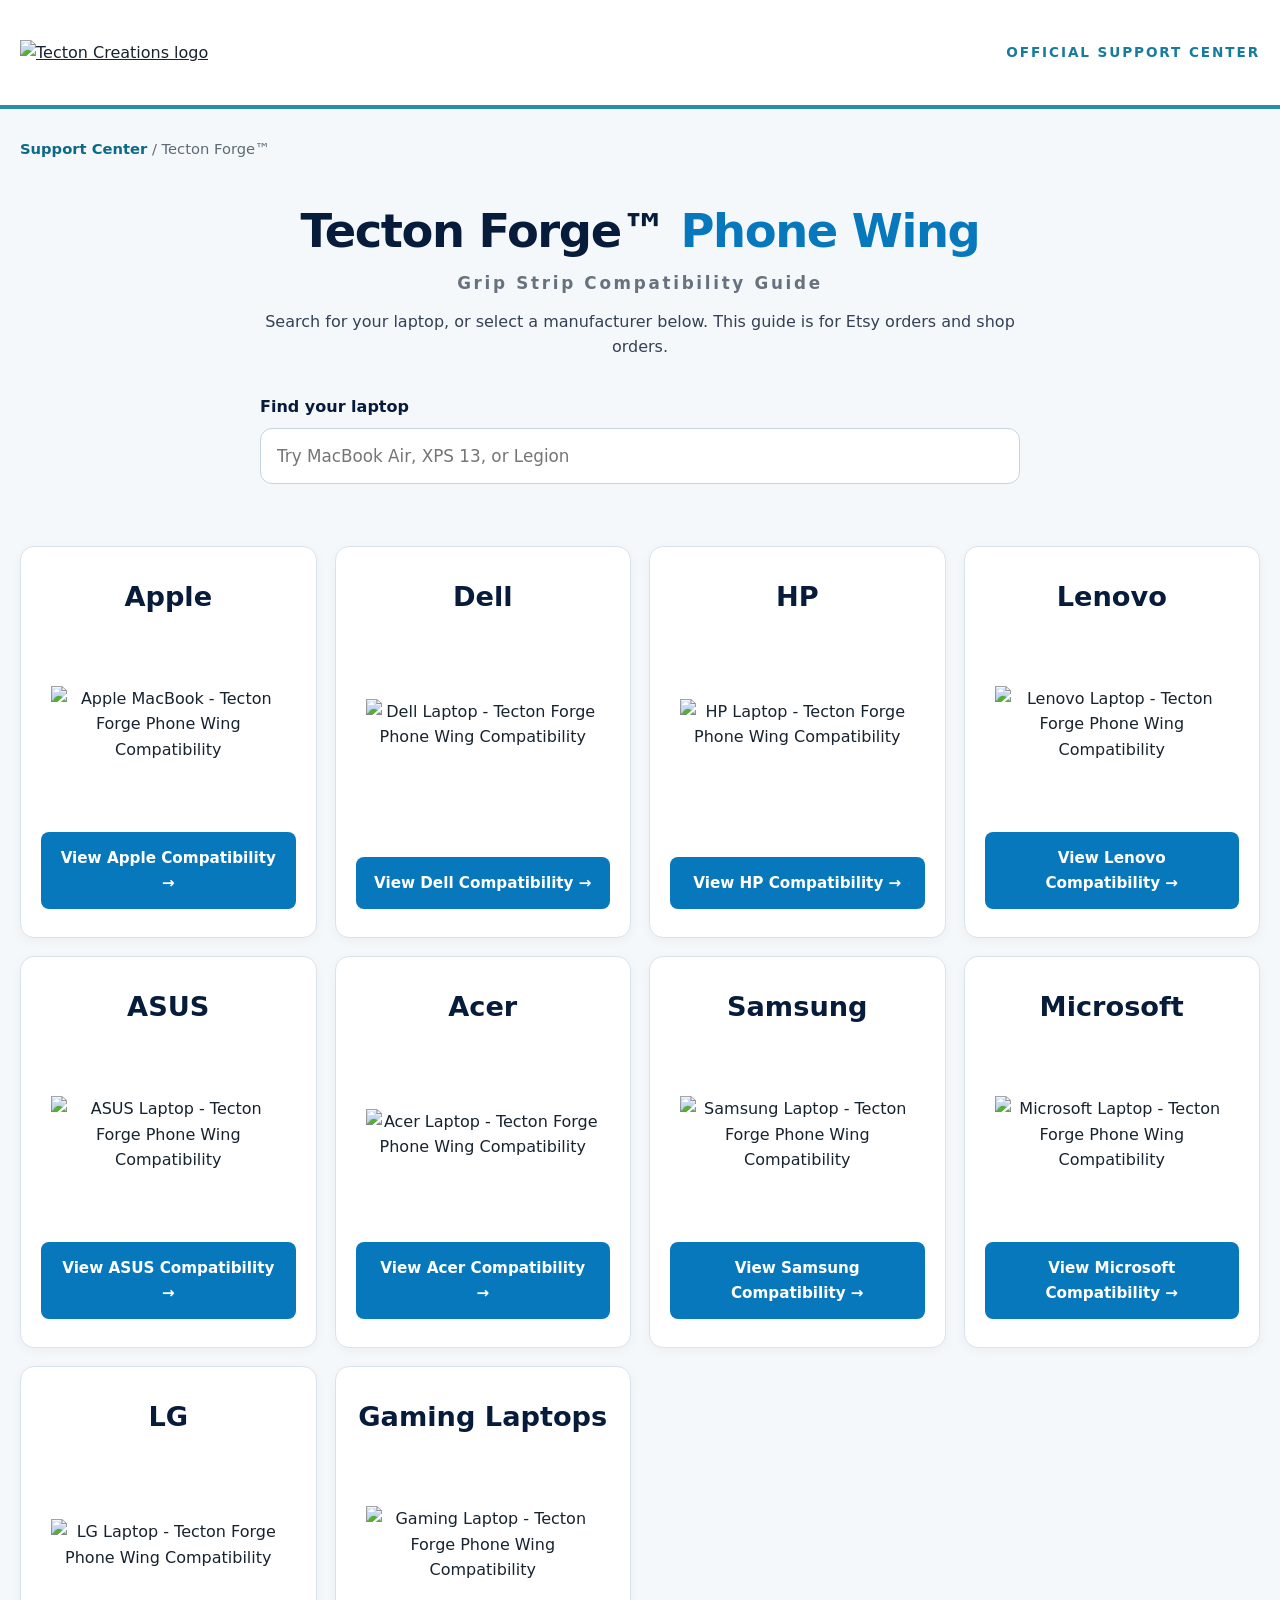
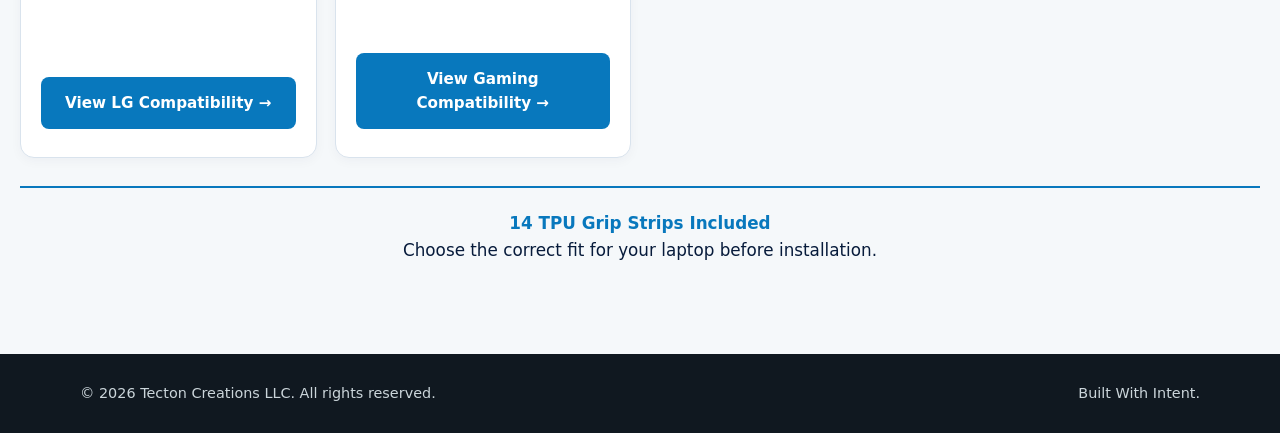
==== forge/index.html @ e7199f3d "Quick Search Added" ====
<!doctype html>
<html lang="en">
<head>
  <meta charset="utf-8">
  <meta name="viewport" content="width=device-width, initial-scale=1">
  <meta name="theme-color" content="#101820">
  <meta name="description" content="Grip Strip compatibility charts for the Tecton Forge Phone Wing. Choose a laptop manufacturer to find the correct fit. For Etsy and shop customers.">
  <title>Tecton Forge™ Phone Wing Compatibility Hub | Tecton Creations</title>
  <link rel="stylesheet" href="/assets/support.css">
</head>
<body>
  <header>
    <div class="container wide header-inner">
      <a href="/" aria-label="Tecton Creations Support Center home">
        <img class="logo" src="https://tectoncreations.com/cdn/shop/files/TectonCreationsLogoCroppedInAlpha.png?height=184&amp;v=1770178556" alt="Tecton Creations logo">
      </a>
      <div class="header-label">Official Support Center</div>
    </div>
  </header>
  <main class="container wide">
    <p class="crumb"><a href="/">Support Center</a> / Tecton Forge™</p>
    <section class="hub" aria-labelledby="hub-title">
      <div class="hub-header">
        <h1 id="hub-title">Tecton Forge™ <span>Phone Wing</span></h1>
        <div class="hub-subtitle">Grip Strip Compatibility Guide</div>
        <p>Search for your laptop, or select a manufacturer below. This guide is for Etsy orders and shop orders.</p>
      </div>
      <div class="finder" data-finder>
        <label for="laptop-search">Find your laptop</label>
        <div class="finder-combo">
          <input id="laptop-search" type="search" role="combobox" aria-autocomplete="list" aria-expanded="false" aria-controls="laptop-results" aria-describedby="finder-status" autocomplete="off" placeholder="Try MacBook Air, XPS 13, or Legion" spellcheck="false">
          <div id="laptop-results" class="finder-list" role="listbox" hidden></div>
        </div>
        <p id="finder-status" class="finder-status" aria-live="polite"></p>
        <div id="finder-pick" class="finder-pick" hidden></div>
      </div>
      <div class="brand-grid">
    <a class="brand-card" href="/forge/apple/">
      <div class="brand-name">Apple</div>
      <div class="brand-image">
        <img src="https://cdn.shopify.com/s/files/1/0795/7456/5088/files/MacBookThumbnail.png?v=1793069066" alt="Apple MacBook - Tecton Forge Phone Wing Compatibility" loading="lazy">
      </div>
      <span class="brand-button">View Apple Compatibility →</span>
    </a>
    <a class="brand-card" href="/forge/dell/">
      <div class="brand-name">Dell</div>
      <div class="brand-image">
        <img src="https://cdn.shopify.com/s/files/1/0795/7456/5088/files/DellThumbnail.png?v=1793069222" alt="Dell Laptop - Tecton Forge Phone Wing Compatibility" loading="lazy">
      </div>
      <span class="brand-button">View Dell Compatibility →</span>
    </a>
    <a class="brand-card" href="/forge/hp/">
      <div class="brand-name">HP</div>
      <div class="brand-image">
        <img src="https://cdn.shopify.com/s/files/1/0795/7456/5088/files/HPThumbnail.png?v=1793069361" alt="HP Laptop - Tecton Forge Phone Wing Compatibility" loading="lazy">
      </div>
      <span class="brand-button">View HP Compatibility →</span>
    </a>
    <a class="brand-card" href="/forge/lenovo/">
      <div class="brand-name">Lenovo</div>
      <div class="brand-image">
        <img src="https://cdn.shopify.com/s/files/1/0795/7456/5088/files/LenovoThumbnail.png?v=1793069483" alt="Lenovo Laptop - Tecton Forge Phone Wing Compatibility" loading="lazy">
      </div>
      <span class="brand-button">View Lenovo Compatibility →</span>
    </a>
    <a class="brand-card" href="/forge/asus/">
      <div class="brand-name">ASUS</div>
      <div class="brand-image">
        <img src="https://cdn.shopify.com/s/files/1/0795/7456/5088/files/ASUSThumbnail.png?v=1793069706" alt="ASUS Laptop - Tecton Forge Phone Wing Compatibility" loading="lazy">
      </div>
      <span class="brand-button">View ASUS Compatibility →</span>
    </a>
    <a class="brand-card" href="/forge/acer/">
      <div class="brand-name">Acer</div>
      <div class="brand-image">
        <img src="https://cdn.shopify.com/s/files/1/0795/7456/5088/files/AcerThumbnail.png?v=1793069838" alt="Acer Laptop - Tecton Forge Phone Wing Compatibility" loading="lazy">
      </div>
      <span class="brand-button">View Acer Compatibility →</span>
    </a>
    <a class="brand-card" href="/forge/samsung/">
      <div class="brand-name">Samsung</div>
      <div class="brand-image">
        <img src="https://cdn.shopify.com/s/files/1/0795/7456/5088/files/SamsungThumbnail.png?v=1793069961" alt="Samsung Laptop - Tecton Forge Phone Wing Compatibility" loading="lazy">
      </div>
      <span class="brand-button">View Samsung Compatibility →</span>
    </a>
    <a class="brand-card" href="/forge/microsoft/">
      <div class="brand-name">Microsoft</div>
      <div class="brand-image">
        <img src="https://cdn.shopify.com/s/files/1/0795/7456/5088/files/MicrosoftThumbnail.png?v=1793070096" alt="Microsoft Laptop - Tecton Forge Phone Wing Compatibility" loading="lazy">
      </div>
      <span class="brand-button">View Microsoft Compatibility →</span>
    </a>
    <a class="brand-card" href="/forge/lg/">
      <div class="brand-name">LG</div>
      <div class="brand-image">
        <img src="https://cdn.shopify.com/s/files/1/0795/7456/5088/files/LGThumbnail.png?v=1793070613" alt="LG Laptop - Tecton Forge Phone Wing Compatibility" loading="lazy">
      </div>
      <span class="brand-button">View LG Compatibility →</span>
    </a>
    <a class="brand-card" href="/forge/gaming/">
      <div class="brand-name">Gaming Laptops</div>
      <div class="brand-image">
        <img src="https://cdn.shopify.com/s/files/1/0795/7456/5088/files/GamingThumbnail.png?v=1793070809" alt="Gaming Laptop - Tecton Forge Phone Wing Compatibility" loading="lazy">
      </div>
      <span class="brand-button">View Gaming Compatibility →</span>
    </a>
      </div>
      <div class="hub-footer">
        <strong>14 TPU Grip Strips Included</strong><br>
        Choose the correct fit for your laptop before installation.
      </div>
    </section>
  </main>

  <footer><div class="container footer-inner"><span>© <span class="year">2026</span> Tecton Creations LLC. All rights reserved.</span><span>Built With Intent.</span></div></footer>
  <script>document.querySelectorAll(".year").forEach(function (el) { el.textContent = new Date().getFullYear(); });</script>
  <script src="/assets/grip-strips.js"></script>
  <script src="/assets/grip-search.js"></script>

</body>
</html>
---- assets/support.css ----
:root { color-scheme: light; --ink:#17232e; --muted:#5e6a75; --line:#e2e8ee; --accent:#187b9d; --bg:#f5f8fa; --hub:#0878bd; --hub-ink:#071b3b; }
* { box-sizing:border-box; }
body { margin:0; font-family:system-ui,-apple-system,BlinkMacSystemFont,"Segoe UI",sans-serif; background:var(--bg); color:var(--ink); line-height:1.6; }
a { color:inherit; }
a:focus-visible { outline:3px solid #167fa6; outline-offset:4px; }
.container { width:min(1120px,calc(100% - 40px)); margin-inline:auto; }
.container.wide { width:min(1360px,calc(100% - 40px)); }
header { background:#fff; color:var(--ink); border-bottom:4px solid #278eac; }
.header-inner { min-height:105px; display:flex; align-items:center; justify-content:space-between; gap:24px; padding-block:18px; }
.logo { display:block; max-width:min(330px,100%); max-height:74px; width:auto; height:auto; object-fit:contain; }
.header-label { font-size:.85rem; letter-spacing:.14em; text-transform:uppercase; font-weight:700; color:#187b9d; text-align:right; }
.hero { padding:72px 0 52px; text-align:center; }
.eyebrow { margin:0 0 10px; font-weight:750; color:#137391; text-transform:uppercase; letter-spacing:.14em; font-size:.82rem; }
.hero h1 { font-size:clamp(2.1rem,5vw,3.65rem); letter-spacing:-.045em; line-height:1.13; margin:0 0 20px; }
.intro { max-width:670px; margin:0 auto; font-size:1.1rem; color:var(--muted); }
.section-title { font-size:1.35rem; margin:0 0 22px; }
.cards { display:grid; grid-template-columns:repeat(3,minmax(0,1fr)); gap:22px; margin-bottom:68px; }
.card { background:#fff; border:1px solid var(--line); border-radius:16px; padding:30px 26px; display:flex; flex-direction:column; text-decoration:none; box-shadow:0 8px 24px rgba(20,40,55,.045); transition:transform .2s ease,box-shadow .2s ease,border-color .2s ease; }
.card:hover { transform:translateY(-4px); box-shadow:0 16px 32px rgba(20,40,55,.10); border-color:#8cbacb; }
.icon { width:58px; height:58px; border-radius:14px; display:grid; place-items:center; background:#e8f4f8; color:#146f8c; margin-bottom:23px; }
.icon svg { width:30px; height:30px; fill:none; stroke:currentColor; stroke-width:1.8; stroke-linecap:round; stroke-linejoin:round; }
h2.card-title { font-size:1.5rem; margin:0 0 8px; line-height:1.25; }
.tag { color:#147c9b; font-size:.75rem; font-weight:800; text-transform:uppercase; letter-spacing:.11em; margin-bottom:12px; }
.card p { margin:0 0 22px; color:var(--muted); flex:1; }
.action { font-weight:750; color:#0c6987; }
.note { background:#eaf2f6; border:1px solid #d5e6ee; padding:24px 28px; border-radius:12px; margin-bottom:65px; }
.note h2 { font-size:1.08rem; margin:0 0 6px; }
.note p { margin:0; color:#4e606d; }
footer { background:#101820; color:#cbd5da; padding:28px 0; font-size:.9rem; }
.footer-inner { display:flex; justify-content:space-between; gap:16px; flex-wrap:wrap; }
.crumb { margin:28px 0 8px; color:var(--muted); font-size:.92rem; }
.crumb a { color:#0c6987; font-weight:650; text-decoration:none; }
.crumb a:hover { text-decoration:underline; }
.hub { padding:18px 0 12px; }
.hub-header { text-align:center; margin:18px auto 34px; max-width:760px; }
.hub-header h1, .chart-intro h1 { font-size:clamp(1.9rem,4vw,2.9rem); letter-spacing:-.03em; line-height:1.15; margin:0 0 12px; color:var(--hub-ink); font-weight:800; }
.hub-header h1 span { color:var(--hub); white-space:nowrap; }
.hub-subtitle { font-size:clamp(.82rem,1.5vw,1.05rem); color:#68717e; letter-spacing:.16em; font-weight:700; margin-bottom:12px; }
.hub-header p, .chart-intro p { margin:0; color:#344054; }
.brand-grid { display:grid; grid-template-columns:repeat(4,minmax(0,1fr)); gap:18px; margin-bottom:28px; }
.brand-card { background:#fff; border:1px solid #d9e3ed; border-radius:14px; padding:28px 20px; text-align:center; text-decoration:none; box-shadow:0 3px 12px rgba(0,30,70,.04); display:flex; flex-direction:column; align-items:center; transition:transform .2s ease,box-shadow .2s ease,border-color .2s ease; }
.brand-card:hover { transform:translateY(-5px); box-shadow:0 10px 25px rgba(0,40,90,.12); border-color:var(--hub); }
.brand-name { font-size:1.7rem; font-weight:800; color:var(--hub-ink); margin:0 0 16px; min-height:42px; display:flex; align-items:center; justify-content:center; }
.brand-image { width:100%; height:180px; display:flex; align-items:center; justify-content:center; padding:10px; margin-bottom:18px; }
.brand-image img { max-width:100%; max-height:100%; width:auto; height:auto; object-fit:contain; }
.brand-button { display:block; width:100%; max-width:260px; margin-top:auto; padding:14px 16px; background:var(--hub); color:#fff; border-radius:8px; font-size:.95rem; font-weight:700; }
.brand-card:hover .brand-button { background:#005b94; }
.finder { max-width:760px; margin:0 auto 36px; text-align:left; }
.finder label { display:block; font-weight:800; color:var(--hub-ink); margin-bottom:8px; }
.finder-combo { position:relative; }
#laptop-search { width:100%; border:1px solid #c5d4e0; border-radius:12px; background:#fff; color:var(--ink); font:inherit; font-size:1.05rem; padding:14px 16px; }
#laptop-search:focus { outline:3px solid #167fa6; outline-offset:2px; }
.finder-list { position:absolute; z-index:5; left:0; right:0; top:calc(100% + 6px); max-height:320px; overflow:auto; background:#fff; border:1px solid #d9e3ed; border-radius:12px; box-shadow:0 12px 28px rgba(20,40,55,.12); }
.finder-brand { padding:8px 14px 4px; font-size:.75rem; font-weight:800; letter-spacing:.08em; text-transform:uppercase; color:#187b9d; }
.finder-option { display:flex; justify-content:space-between; gap:12px; align-items:baseline; padding:10px 14px; cursor:pointer; }
.finder-option.is-active, .finder-option:hover { background:#e8f4f8; }
.finder-option-meta { color:var(--muted); font-size:.82rem; white-space:nowrap; }
.finder-more { padding:8px 14px 12px; color:var(--muted); font-size:.85rem; }
.finder-status { min-height:1.2em; margin:8px 0 0; color:var(--muted); font-size:.9rem; }
.finder-pick { margin-top:16px; background:#fff; border:1px solid #d9e3ed; border-radius:16px; padding:22px 22px 18px; box-shadow:0 8px 24px rgba(20,40,55,.05); }
.finder-pick h2 { margin:0 0 8px; font-size:1.45rem; line-height:1.25; color:var(--hub-ink); }
.finder-kicker { margin:0 0 4px; font-size:.78rem; font-weight:800; letter-spacing:.1em; text-transform:uppercase; color:#187b9d; }
.finder-fit { margin:0 0 16px; }
.finder-scale-label { margin:0 0 8px; font-weight:750; }
.strip-scale { list-style:none; margin:0 0 14px; padding:0; display:grid; grid-template-columns:repeat(7,minmax(0,1fr)); gap:8px; }
.strip { display:flex; flex-direction:column; align-items:center; gap:6px; text-align:center; padding:8px 4px; border-radius:10px; border:1px solid transparent; }
.strip.is-chosen { background:#e8f4f8; border-color:#8cbacb; }
.swatch { width:100%; max-width:42px; height:58px; border-radius:6px; border:1px solid rgba(16,24,32,.18); box-shadow:inset 0 0 0 1px rgba(255,255,255,.25); }
.swatch-black { background:#1b1b1b; }
.swatch-gray { background:#8e949b; }
.swatch-white { background:#f7f7f7; }
.swatch-orange { background:#f26a1a; }
.swatch-red { background:#e10600; }
.swatch-green { background:#1c9a3c; }
.swatch-blue { background:#1d74d6; }
.strip-name { font-size:.78rem; font-weight:700; line-height:1.2; }
.strip-rank { min-height:1em; font-size:.68rem; color:var(--muted); text-transform:uppercase; letter-spacing:.04em; }
.finder-adjust { margin:0 0 14px; color:#4e606d; }
.finder-chart { font-weight:750; color:#0c6987; }
.hub-footer { margin:8px 0 56px; padding:22px; border-top:2px solid var(--hub); text-align:center; font-size:1.05rem; color:var(--hub-ink); }
.hub-footer strong { color:var(--hub); }
.chart-page { padding-bottom:24px; }
.chart-intro { max-width:760px; margin:12px 0 22px; }
.chart-intro .eyebrow { margin-top:0; }
.chart { margin:0 0 22px; }
.chart-carousel { position:relative; background:#fff; border:1px solid var(--line); border-radius:12px; }
.chart-track { display:grid; gap:16px; }
.chart-carousel.is-ready { overflow:hidden; }
.chart-carousel.is-ready .chart-track { display:flex; gap:0; transition:transform .4s ease; touch-action:pan-y pinch-zoom; }
.chart-carousel.is-ready .chart-slide { flex:0 0 100%; min-width:100%; }
.chart-slide img { display:block; width:100%; height:auto; background:#fff; }
.chart-arrow { position:absolute; top:50%; transform:translateY(-50%); background:rgba(0,0,0,.65); color:#fff; border:none; width:44px; height:44px; border-radius:50%; cursor:pointer; font-size:26px; display:flex; align-items:center; justify-content:center; z-index:2; }
.chart-arrow:hover { background:rgba(0,0,0,.9); }
.chart-arrow[hidden], .chart-pagination[hidden], .chart-counter[hidden] { display:none; }
.chart-prev { left:15px; }
.chart-next { right:15px; }
.chart-pagination { display:flex; align-items:center; justify-content:center; gap:12px; margin-top:18px; }
.chart-dot { width:11px; height:11px; border-radius:50%; background:#ccc; border:none; padding:0; cursor:pointer; }
.chart-dot.active { background:#222; }
.chart-counter { text-align:center; font-size:.9rem; color:#666; margin-top:10px; }
.chart-fullsize { display:inline-block; margin-top:14px; font-weight:750; color:#0c6987; }
footer { margin-top:0; }
@media(max-width:1000px) {
  .brand-grid { grid-template-columns:repeat(2,minmax(0,1fr)); }
  .brand-card { padding:24px 18px; }
}
@media(max-width:800px) { .cards { grid-template-columns:1fr; gap:16px; } .hero { padding:54px 0 40px; } .card { padding:25px; } }
@media(max-width:600px) {
  .brand-grid { grid-template-columns:1fr; gap:15px; }
  .brand-card { padding:22px; }
  .brand-name { font-size:1.45rem; min-height:0; margin-bottom:10px; }
  .hub-subtitle { letter-spacing:.08em; }
  .hub-footer { font-size:.95rem; }
  .strip-scale { grid-template-columns:repeat(4,minmax(0,1fr)); }
  .finder-option { align-items:flex-start; flex-direction:column; gap:2px; }
  .chart-arrow { width:32px; height:32px; font-size:20px; }
  .chart-prev { left:6px; }
  .chart-next { right:6px; }
}
@media(max-width:520px) { .header-inner { align-items:flex-start; flex-direction:column; gap:8px; } .header-label { text-align:left; } .logo { max-width:260px; } }
@media(prefers-reduced-motion:reduce) {
  .card, .brand-card, .chart-carousel.is-ready .chart-track { transition:none; }
  .card:hover, .brand-card:hover { transform:none; }
}
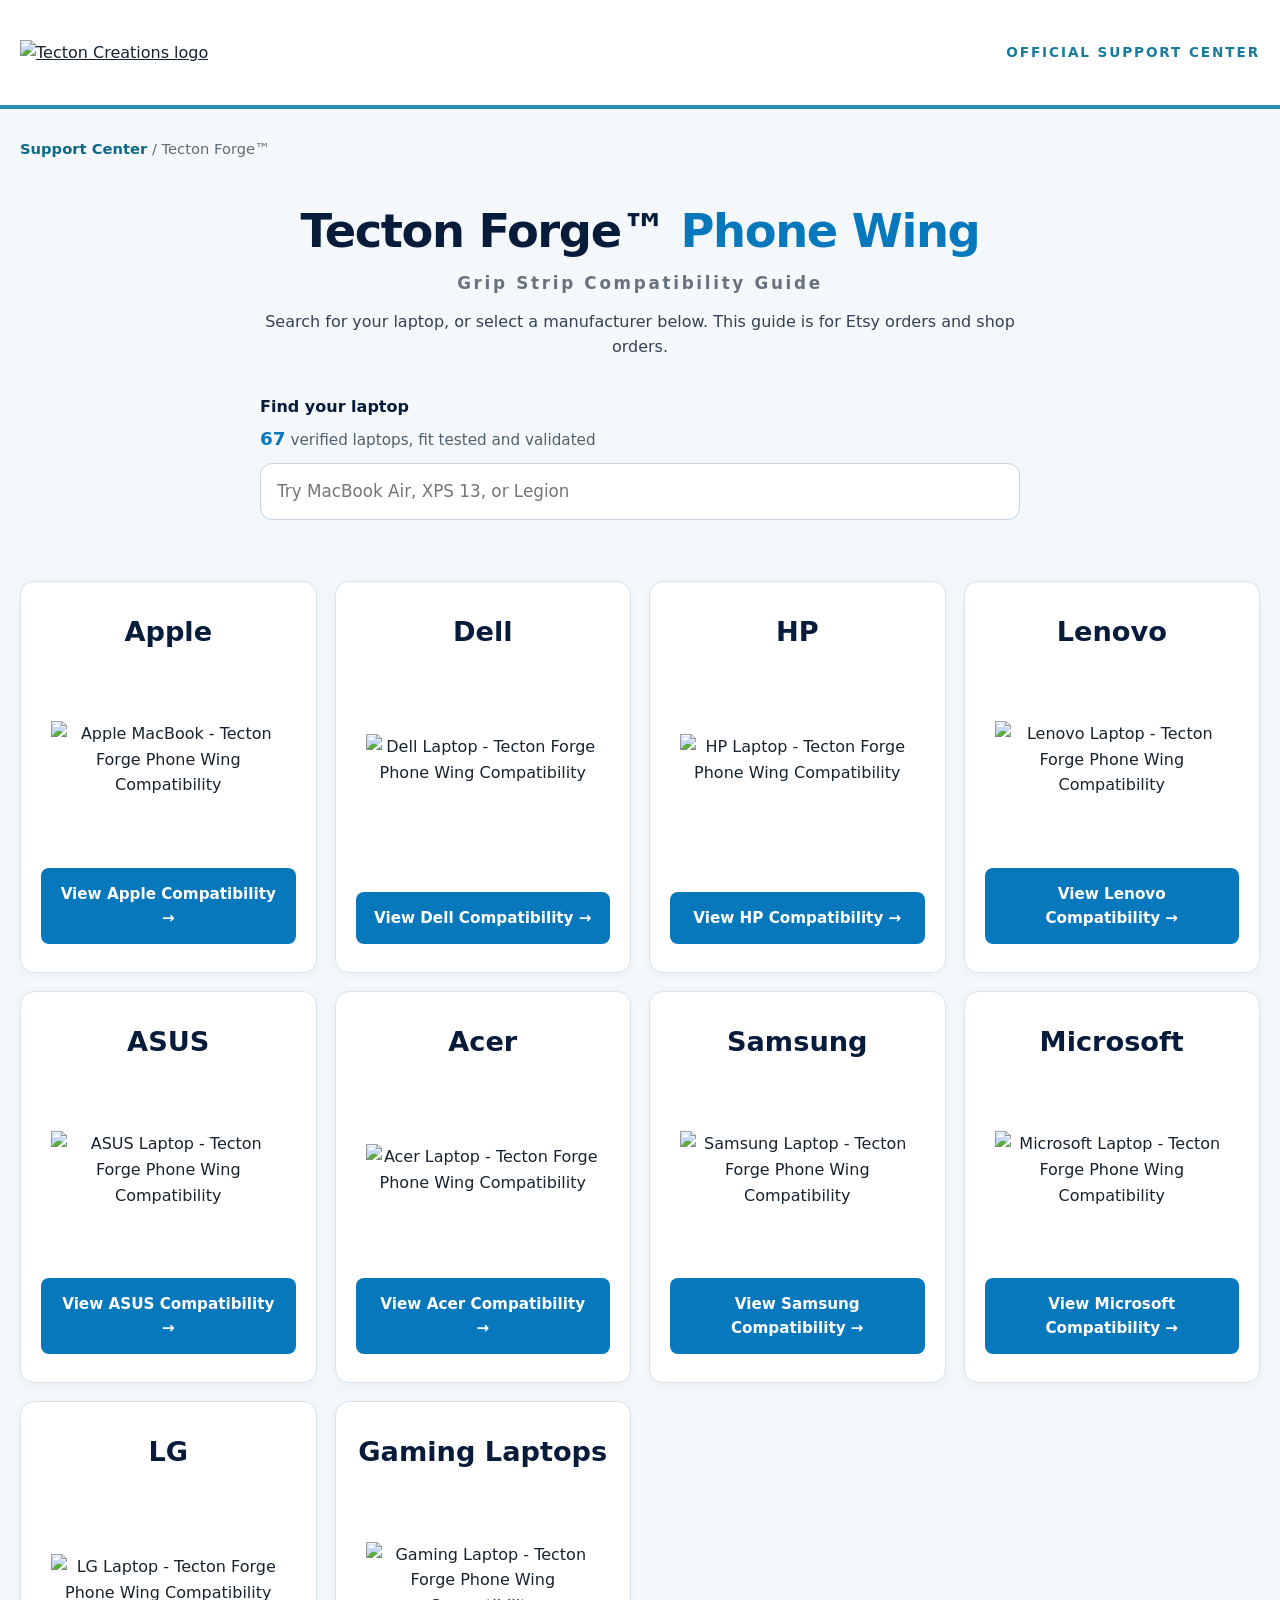
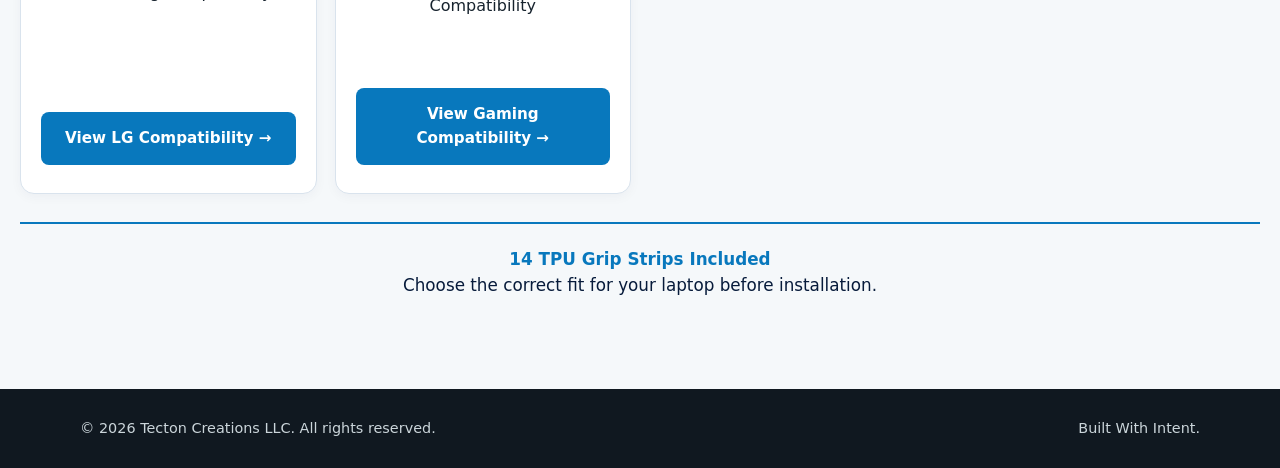
==== commit 3d1fcee9: "Verified Count" ====
--- a/forge/index.html
+++ b/forge/index.html
@@ -27,8 +27,9 @@
       </div>
       <div class="finder" data-finder>
         <label for="laptop-search">Find your laptop</label>
+        <p id="finder-count" class="finder-count"></p>
         <div class="finder-combo">
-          <input id="laptop-search" type="search" role="combobox" aria-autocomplete="list" aria-expanded="false" aria-controls="laptop-results" aria-describedby="finder-status" autocomplete="off" placeholder="Try MacBook Air, XPS 13, or Legion" spellcheck="false">
+          <input id="laptop-search" type="search" role="combobox" aria-autocomplete="list" aria-expanded="false" aria-controls="laptop-results" aria-describedby="finder-count finder-status" autocomplete="off" placeholder="Try MacBook Air, XPS 13, or Legion" spellcheck="false">
           <div id="laptop-results" class="finder-list" role="listbox" hidden></div>
         </div>
         <p id="finder-status" class="finder-status" aria-live="polite"></p>
--- a/assets/support.css
+++ b/assets/support.css
@@ -46,7 +46,9 @@
 .brand-button { display:block; width:100%; max-width:260px; margin-top:auto; padding:14px 16px; background:var(--hub); color:#fff; border-radius:8px; font-size:.95rem; font-weight:700; }
 .brand-card:hover .brand-button { background:#005b94; }
 .finder { max-width:760px; margin:0 auto 36px; text-align:left; }
-.finder label { display:block; font-weight:800; color:var(--hub-ink); margin-bottom:8px; }
+.finder label { display:block; font-weight:800; color:var(--hub-ink); margin-bottom:4px; }
+.finder-count { margin:0 0 10px; color:#4e606d; font-size:.95rem; }
+.finder-count strong { color:var(--hub); font-size:1.15rem; }
 .finder-combo { position:relative; }
 #laptop-search { width:100%; border:1px solid #c5d4e0; border-radius:12px; background:#fff; color:var(--ink); font:inherit; font-size:1.05rem; padding:14px 16px; }
 #laptop-search:focus { outline:3px solid #167fa6; outline-offset:2px; }
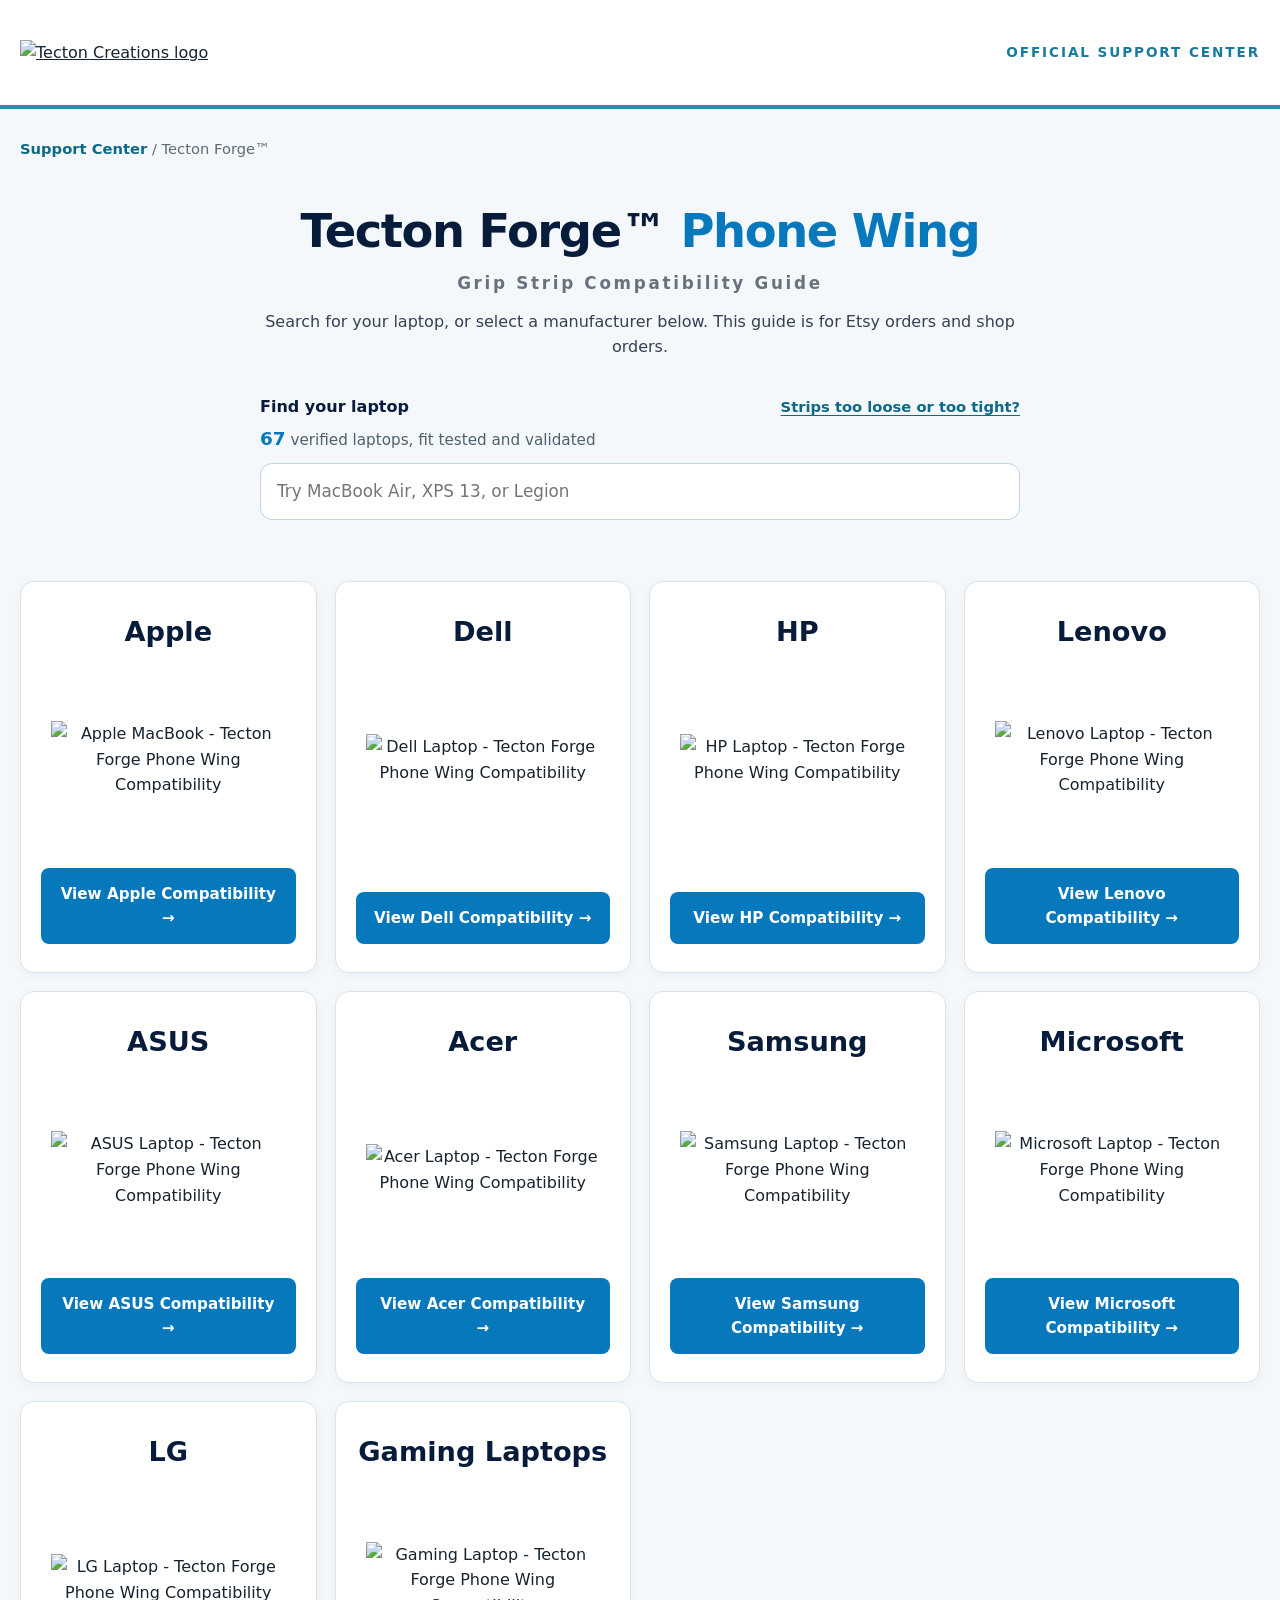
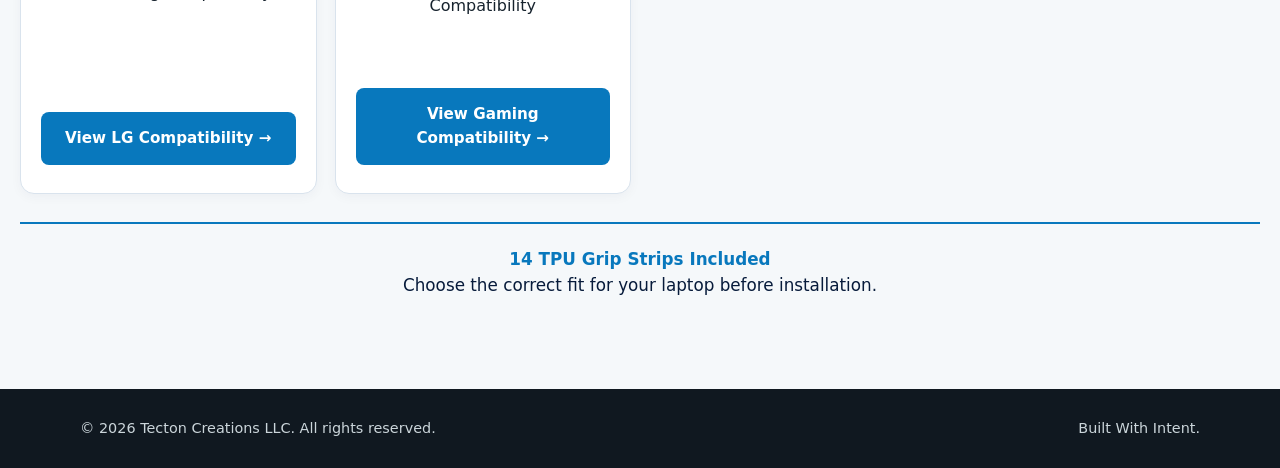
==== commit 827ddca6: "Added Grip Strip Email" ====
--- a/forge/index.html
+++ b/forge/index.html
@@ -26,7 +26,10 @@
         <p>Search for your laptop, or select a manufacturer below. This guide is for Etsy orders and shop orders.</p>
       </div>
       <div class="finder" data-finder>
-        <label for="laptop-search">Find your laptop</label>
+        <div class="finder-head">
+          <label for="laptop-search">Find your laptop</label>
+          <button type="button" class="finder-fit-link" data-fit-open>Strips too loose or too tight?</button>
+        </div>
         <p id="finder-count" class="finder-count"></p>
         <div class="finder-combo">
           <input id="laptop-search" type="search" role="combobox" aria-autocomplete="list" aria-expanded="false" aria-controls="laptop-results" aria-describedby="finder-count finder-status" autocomplete="off" placeholder="Try MacBook Air, XPS 13, or Legion" spellcheck="false">
@@ -116,8 +119,78 @@
 
   <footer><div class="container footer-inner"><span>© <span class="year">2026</span> Tecton Creations LLC. All rights reserved.</span><span>Built With Intent.</span></div></footer>
   <script>document.querySelectorAll(".year").forEach(function (el) { el.textContent = new Date().getFullYear(); });</script>
+  <dialog class="fit-dialog" data-fit-dialog aria-labelledby="fit-request-title">
+    <form class="fit-form" data-fit-form>
+      <h2 id="fit-request-title">We'll mail a strip that fits</h2>
+      <p>If the Grip Strips you have are too loose or too tight, choose the loose one and the tight one, then enter your laptop. We'll make a strip sized between those two fits and mail it to you. That resolves the fit.</p>
+      <label for="fit-email">Email
+        <input id="fit-email" name="email" type="email" autocomplete="email" required>
+      </label>
+      <label for="fit-loose">Loose Grip Strip Selection
+        <select id="fit-loose" name="loose" required>
+          <option value="">Select a strip</option>
+          <optgroup label="Group 1, thin to thick">
+            <option>Group 1 · Black</option>
+            <option>Group 1 · Gray</option>
+            <option>Group 1 · White</option>
+            <option>Group 1 · Orange</option>
+            <option>Group 1 · Red</option>
+            <option>Group 1 · Green</option>
+            <option>Group 1 · Blue</option>
+          </optgroup>
+          <optgroup label="Group 2, thin to thick">
+            <option>Group 2 · Orange</option>
+            <option>Group 2 · Green</option>
+            <option>Group 2 · Blue</option>
+            <option>Group 2 · Gray</option>
+            <option>Group 2 · Black</option>
+            <option>Group 2 · White</option>
+            <option>Group 2 · Red</option>
+          </optgroup>
+        </select>
+      </label>
+      <label for="fit-tight">Tight Grip Strip Selection
+        <select id="fit-tight" name="tight" required>
+          <option value="">Select a strip</option>
+          <optgroup label="Group 1, thin to thick">
+            <option>Group 1 · Black</option>
+            <option>Group 1 · Gray</option>
+            <option>Group 1 · White</option>
+            <option>Group 1 · Orange</option>
+            <option>Group 1 · Red</option>
+            <option>Group 1 · Green</option>
+            <option>Group 1 · Blue</option>
+          </optgroup>
+          <optgroup label="Group 2, thin to thick">
+            <option>Group 2 · Orange</option>
+            <option>Group 2 · Green</option>
+            <option>Group 2 · Blue</option>
+            <option>Group 2 · Gray</option>
+            <option>Group 2 · Black</option>
+            <option>Group 2 · White</option>
+            <option>Group 2 · Red</option>
+          </optgroup>
+        </select>
+      </label>
+      <label for="fit-laptop">Laptop model
+        <input id="fit-laptop" name="laptop" type="text" autocomplete="off" required placeholder="Example: Dell XPS 13 9340">
+      </label>
+      <p class="fit-error" data-fit-error role="alert" hidden></p>
+      <div class="fit-actions">
+        <button type="button" class="fit-cancel" data-fit-close>Cancel</button>
+        <button type="submit" class="fit-submit">Send request</button>
+      </div>
+      <div class="fit-honey" aria-hidden="true"><input name="_honey" type="text" tabindex="-1" autocomplete="off"></div>
+    </form>
+    <div class="fit-success" data-fit-success hidden>
+      <h2>Request sent</h2>
+      <p>We'll make a strip sized between the loose fit and the tight fit and mail it to you.</p>
+      <button type="button" data-fit-close>Close</button>
+    </div>
+  </dialog>
   <script src="/assets/grip-strips.js"></script>
   <script src="/assets/grip-search.js"></script>
+  <script src="/assets/fit-request.js"></script>
 
 </body>
 </html>
--- a/assets/support.css
+++ b/assets/support.css
@@ -46,7 +46,28 @@
 .brand-button { display:block; width:100%; max-width:260px; margin-top:auto; padding:14px 16px; background:var(--hub); color:#fff; border-radius:8px; font-size:.95rem; font-weight:700; }
 .brand-card:hover .brand-button { background:#005b94; }
 .finder { max-width:760px; margin:0 auto 36px; text-align:left; }
+.finder-head { display:flex; align-items:baseline; justify-content:space-between; gap:12px 16px; margin-bottom:4px; }
 .finder label { display:block; font-weight:800; color:var(--hub-ink); margin-bottom:4px; }
+.finder-head label { margin-bottom:0; }
+.finder-fit-link { margin-left:auto; border:0; background:none; padding:0; color:#0c6987; font:inherit; font-size:.92rem; font-weight:700; text-align:right; text-decoration:underline; text-underline-offset:3px; cursor:pointer; }
+.finder-fit-link:hover { color:#071b3b; }
+.finder-fit-link:focus-visible { outline:3px solid #167fa6; outline-offset:3px; }
+.fit-dialog { width:min(480px, calc(100vw - 32px)); max-height:calc(100vh - 32px); overflow:auto; border:1px solid #d9e3ed; border-radius:16px; padding:0; color:var(--hub-ink); box-shadow:0 18px 50px rgba(7,27,59,.22); }
+.fit-dialog::backdrop { background:rgba(7,27,59,.55); }
+.fit-form, .fit-success { padding:24px 24px 20px; }
+.fit-form h2, .fit-success h2 { margin:0 0 8px; font-size:1.45rem; line-height:1.25; color:var(--hub-ink); }
+.fit-form > p, .fit-success p { margin:0 0 16px; color:#344054; line-height:1.5; }
+.fit-form label { display:block; margin:0 0 12px; font-size:.92rem; }
+.fit-form input, .fit-form select { display:block; width:100%; margin-top:6px; border:1px solid #c5d4e0; border-radius:8px; background:#fff; color:var(--ink); font:inherit; font-size:1rem; font-weight:400; padding:12px; }
+.fit-form input:focus, .fit-form select:focus { outline:3px solid #167fa6; outline-offset:2px; }
+.fit-error { margin:0 0 12px; color:#9b1c1c; font-weight:700; }
+.fit-actions { display:flex; justify-content:flex-end; gap:10px; margin-top:4px; }
+.fit-cancel, .fit-submit, .fit-success button { border:0; border-radius:8px; font:inherit; font-weight:700; padding:12px 16px; cursor:pointer; }
+.fit-cancel { background:#e8eef3; color:var(--hub-ink); }
+.fit-submit, .fit-success button { background:var(--hub); color:#fff; }
+.fit-submit:hover, .fit-success button:hover { background:#005b94; }
+.fit-submit:disabled { opacity:.7; cursor:wait; }
+.fit-honey { position:absolute; left:-9999px; width:1px; height:1px; opacity:0; }
 .finder-count { margin:0 0 10px; color:#4e606d; font-size:.95rem; }
 .finder-count strong { color:var(--hub); font-size:1.15rem; }
 .finder-combo { position:relative; }
@@ -115,6 +136,7 @@
   .hub-footer { font-size:.95rem; }
   .strip-scale { grid-template-columns:repeat(4,minmax(0,1fr)); }
   .finder-option { align-items:flex-start; flex-direction:column; gap:2px; }
+  .finder-fit-link { max-width:11rem; }
   .chart-arrow { width:32px; height:32px; font-size:20px; }
   .chart-prev { left:6px; }
   .chart-next { right:6px; }
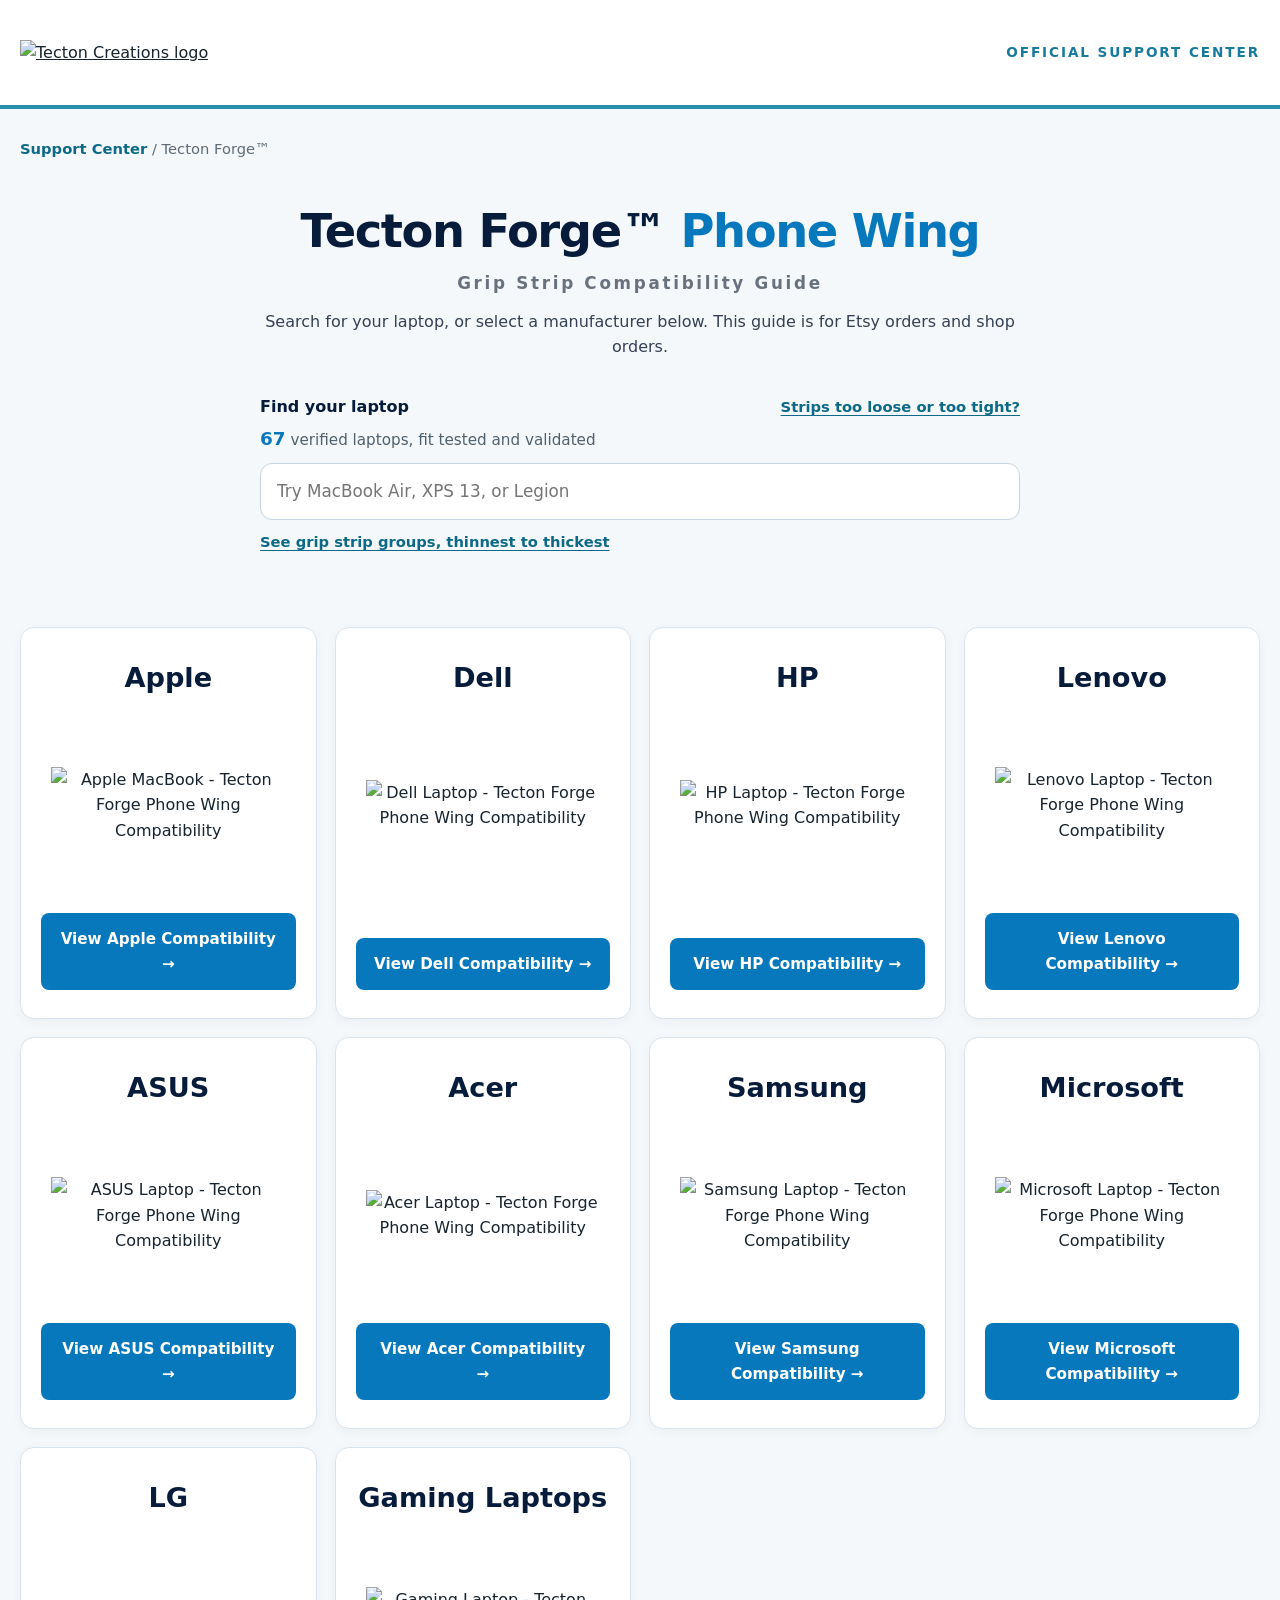
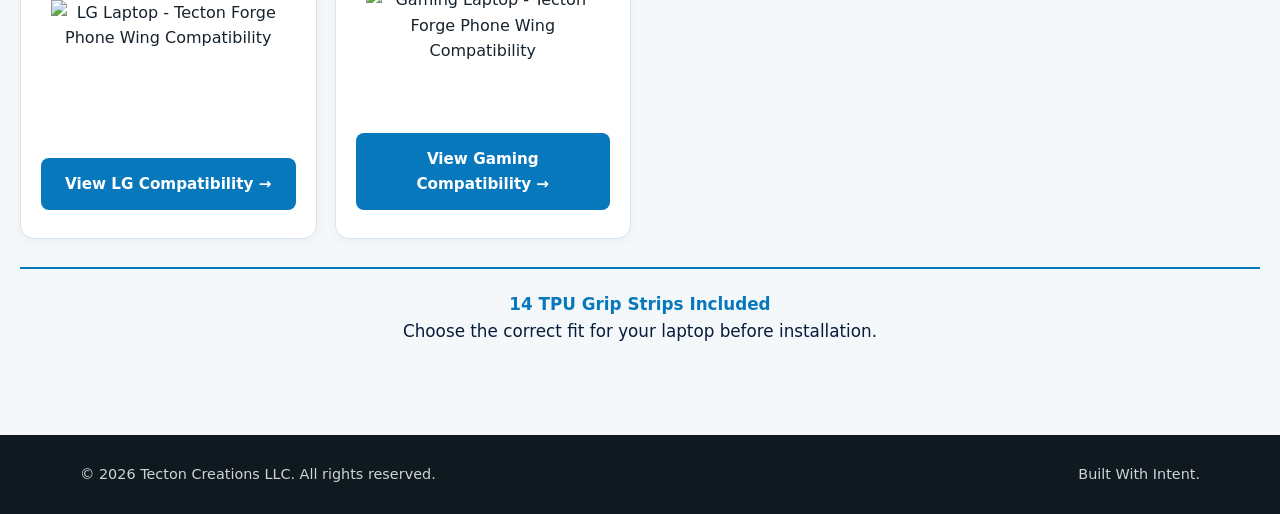
==== commit 28aab546: "More links to fit scale" ====
--- a/forge/index.html
+++ b/forge/index.html
@@ -35,6 +35,29 @@
           <input id="laptop-search" type="search" role="combobox" aria-autocomplete="list" aria-expanded="false" aria-controls="laptop-results" aria-describedby="finder-count finder-status" autocomplete="off" placeholder="Try MacBook Air, XPS 13, or Legion" spellcheck="false">
           <div id="laptop-results" class="finder-list" role="listbox" hidden></div>
         </div>
+        <button type="button" class="fit-groups-link" data-fit-groups-open aria-expanded="false" aria-controls="finder-groups">See grip strip groups, thinnest to thickest</button>
+        <div id="finder-groups" class="fit-groups" data-fit-groups hidden>
+          <h3>Group 1</h3>
+          <ol class="strip-scale" aria-label="Group 1, thinnest to thickest">
+            <li class="strip"><span class="swatch swatch-black" aria-hidden="true"></span><span class="strip-name">Black</span><span class="strip-rank">Thinnest</span></li>
+            <li class="strip"><span class="swatch swatch-gray" aria-hidden="true"></span><span class="strip-name">Gray</span><span class="strip-rank"></span></li>
+            <li class="strip"><span class="swatch swatch-white" aria-hidden="true"></span><span class="strip-name">White</span><span class="strip-rank"></span></li>
+            <li class="strip"><span class="swatch swatch-orange" aria-hidden="true"></span><span class="strip-name">Orange</span><span class="strip-rank"></span></li>
+            <li class="strip"><span class="swatch swatch-red" aria-hidden="true"></span><span class="strip-name">Red</span><span class="strip-rank"></span></li>
+            <li class="strip"><span class="swatch swatch-green" aria-hidden="true"></span><span class="strip-name">Green</span><span class="strip-rank"></span></li>
+            <li class="strip"><span class="swatch swatch-blue" aria-hidden="true"></span><span class="strip-name">Blue</span><span class="strip-rank">Thickest</span></li>
+          </ol>
+          <h3>Group 2</h3>
+          <ol class="strip-scale" aria-label="Group 2, thinnest to thickest">
+            <li class="strip"><span class="swatch swatch-orange" aria-hidden="true"></span><span class="strip-name">Orange</span><span class="strip-rank">Thinnest</span></li>
+            <li class="strip"><span class="swatch swatch-green" aria-hidden="true"></span><span class="strip-name">Green</span><span class="strip-rank"></span></li>
+            <li class="strip"><span class="swatch swatch-blue" aria-hidden="true"></span><span class="strip-name">Blue</span><span class="strip-rank"></span></li>
+            <li class="strip"><span class="swatch swatch-gray" aria-hidden="true"></span><span class="strip-name">Gray</span><span class="strip-rank"></span></li>
+            <li class="strip"><span class="swatch swatch-black" aria-hidden="true"></span><span class="strip-name">Black</span><span class="strip-rank"></span></li>
+            <li class="strip"><span class="swatch swatch-white" aria-hidden="true"></span><span class="strip-name">White</span><span class="strip-rank"></span></li>
+            <li class="strip"><span class="swatch swatch-red" aria-hidden="true"></span><span class="strip-name">Red</span><span class="strip-rank">Thickest</span></li>
+          </ol>
+        </div>
         <p id="finder-status" class="finder-status" aria-live="polite"></p>
         <div id="finder-pick" class="finder-pick" hidden></div>
       </div>
@@ -126,6 +149,29 @@
       <label for="fit-email">Email
         <input id="fit-email" name="email" type="email" autocomplete="email" required>
       </label>
+      <button type="button" class="fit-groups-link" data-fit-groups-open aria-expanded="false" aria-controls="fit-groups">See grip strip groups, thinnest to thickest</button>
+      <div id="fit-groups" class="fit-groups" data-fit-groups hidden>
+        <h3>Group 1</h3>
+        <ol class="strip-scale" aria-label="Group 1, thinnest to thickest">
+          <li class="strip"><span class="swatch swatch-black" aria-hidden="true"></span><span class="strip-name">Black</span><span class="strip-rank">Thinnest</span></li>
+          <li class="strip"><span class="swatch swatch-gray" aria-hidden="true"></span><span class="strip-name">Gray</span><span class="strip-rank"></span></li>
+          <li class="strip"><span class="swatch swatch-white" aria-hidden="true"></span><span class="strip-name">White</span><span class="strip-rank"></span></li>
+          <li class="strip"><span class="swatch swatch-orange" aria-hidden="true"></span><span class="strip-name">Orange</span><span class="strip-rank"></span></li>
+          <li class="strip"><span class="swatch swatch-red" aria-hidden="true"></span><span class="strip-name">Red</span><span class="strip-rank"></span></li>
+          <li class="strip"><span class="swatch swatch-green" aria-hidden="true"></span><span class="strip-name">Green</span><span class="strip-rank"></span></li>
+          <li class="strip"><span class="swatch swatch-blue" aria-hidden="true"></span><span class="strip-name">Blue</span><span class="strip-rank">Thickest</span></li>
+        </ol>
+        <h3>Group 2</h3>
+        <ol class="strip-scale" aria-label="Group 2, thinnest to thickest">
+          <li class="strip"><span class="swatch swatch-orange" aria-hidden="true"></span><span class="strip-name">Orange</span><span class="strip-rank">Thinnest</span></li>
+          <li class="strip"><span class="swatch swatch-green" aria-hidden="true"></span><span class="strip-name">Green</span><span class="strip-rank"></span></li>
+          <li class="strip"><span class="swatch swatch-blue" aria-hidden="true"></span><span class="strip-name">Blue</span><span class="strip-rank"></span></li>
+          <li class="strip"><span class="swatch swatch-gray" aria-hidden="true"></span><span class="strip-name">Gray</span><span class="strip-rank"></span></li>
+          <li class="strip"><span class="swatch swatch-black" aria-hidden="true"></span><span class="strip-name">Black</span><span class="strip-rank"></span></li>
+          <li class="strip"><span class="swatch swatch-white" aria-hidden="true"></span><span class="strip-name">White</span><span class="strip-rank"></span></li>
+          <li class="strip"><span class="swatch swatch-red" aria-hidden="true"></span><span class="strip-name">Red</span><span class="strip-rank">Thickest</span></li>
+        </ol>
+      </div>
       <label for="fit-loose">Loose Grip Strip Selection
         <select id="fit-loose" name="loose" required>
           <option value="">Select a strip</option>
@@ -184,7 +230,7 @@
     </form>
     <div class="fit-success" data-fit-success hidden>
       <h2>Request sent</h2>
-      <p>We'll make a strip sized between the loose fit and the tight fit and mail it to you.</p>
+      <p>We'll respond to your email with shipping instructions and any further details.</p>
       <button type="button" data-fit-close>Close</button>
     </div>
   </dialog>
--- a/assets/support.css
+++ b/assets/support.css
@@ -52,7 +52,7 @@
 .finder-fit-link { margin-left:auto; border:0; background:none; padding:0; color:#0c6987; font:inherit; font-size:.92rem; font-weight:700; text-align:right; text-decoration:underline; text-underline-offset:3px; cursor:pointer; }
 .finder-fit-link:hover { color:#071b3b; }
 .finder-fit-link:focus-visible { outline:3px solid #167fa6; outline-offset:3px; }
-.fit-dialog { width:min(480px, calc(100vw - 32px)); max-height:calc(100vh - 32px); overflow:auto; border:1px solid #d9e3ed; border-radius:16px; padding:0; color:var(--hub-ink); box-shadow:0 18px 50px rgba(7,27,59,.22); }
+.fit-dialog { width:min(560px, calc(100vw - 32px)); max-height:calc(100vh - 32px); overflow:auto; border:1px solid #d9e3ed; border-radius:16px; padding:0; color:var(--hub-ink); box-shadow:0 18px 50px rgba(7,27,59,.22); }
 .fit-dialog::backdrop { background:rgba(7,27,59,.55); }
 .fit-form, .fit-success { padding:24px 24px 20px; }
 .fit-form h2, .fit-success h2 { margin:0 0 8px; font-size:1.45rem; line-height:1.25; color:var(--hub-ink); }
@@ -68,6 +68,18 @@
 .fit-submit:hover, .fit-success button:hover { background:#005b94; }
 .fit-submit:disabled { opacity:.7; cursor:wait; }
 .fit-honey { position:absolute; left:-9999px; width:1px; height:1px; opacity:0; }
+.fit-groups-link { display:inline-block; margin:0 0 12px; border:0; background:none; padding:0; color:#0c6987; font:inherit; font-size:.92rem; font-weight:700; text-align:left; text-decoration:underline; text-underline-offset:3px; cursor:pointer; }
+.finder .fit-groups-link { margin-top:10px; }
+.fit-groups-link:hover { color:#071b3b; }
+.fit-groups-link:focus-visible { outline:3px solid #167fa6; outline-offset:3px; }
+.fit-groups { margin:0 0 14px; padding:12px; background:#f5f8fb; border-radius:12px; }
+.fit-groups h3 { margin:0 0 8px; font-size:.78rem; font-weight:800; letter-spacing:.08em; text-transform:uppercase; color:#187b9d; }
+.fit-groups .strip-scale { margin-bottom:12px; }
+.fit-groups .strip-scale:last-child { margin-bottom:0; }
+.fit-groups .strip { padding:4px 0; gap:4px; }
+.fit-groups .swatch { height:36px; }
+.fit-groups .strip-name { font-size:.68rem; }
+.fit-groups .strip-rank { font-size:.6rem; }
 .finder-count { margin:0 0 10px; color:#4e606d; font-size:.95rem; }
 .finder-count strong { color:var(--hub); font-size:1.15rem; }
 .finder-combo { position:relative; }
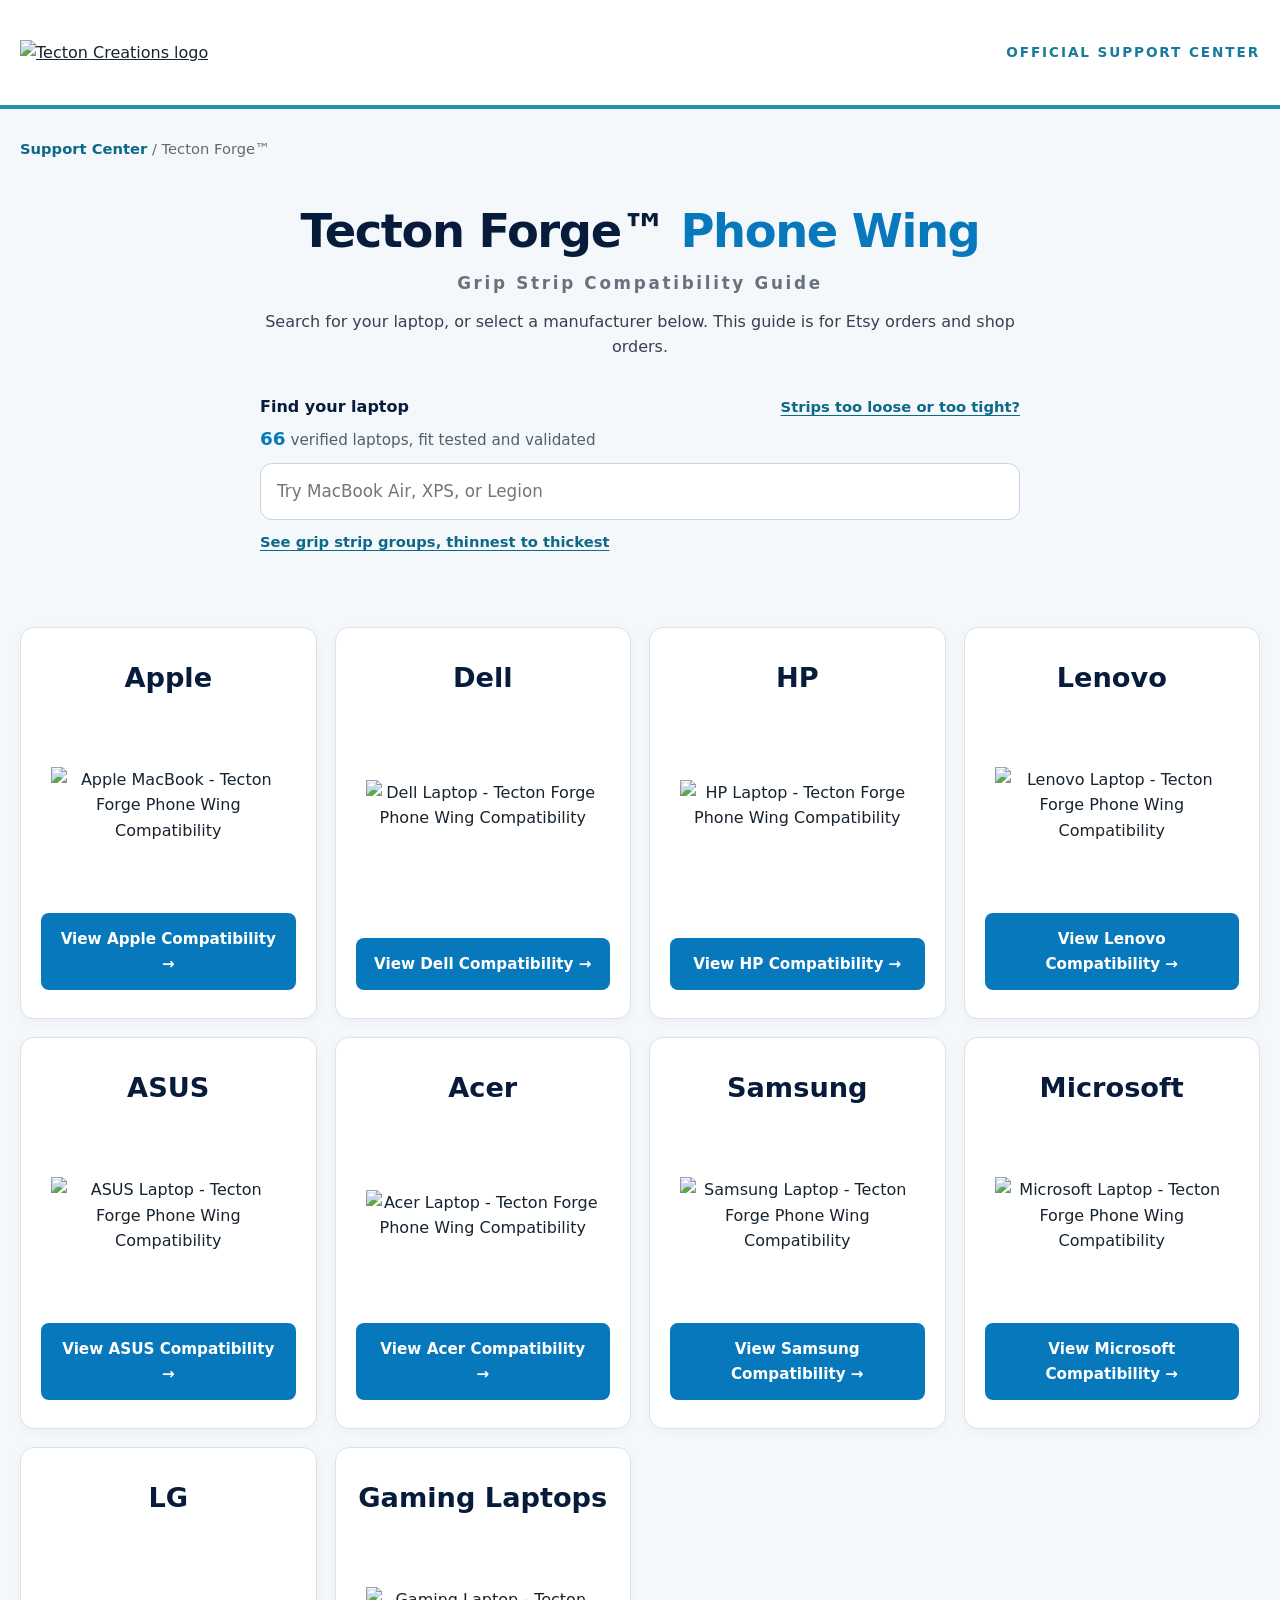
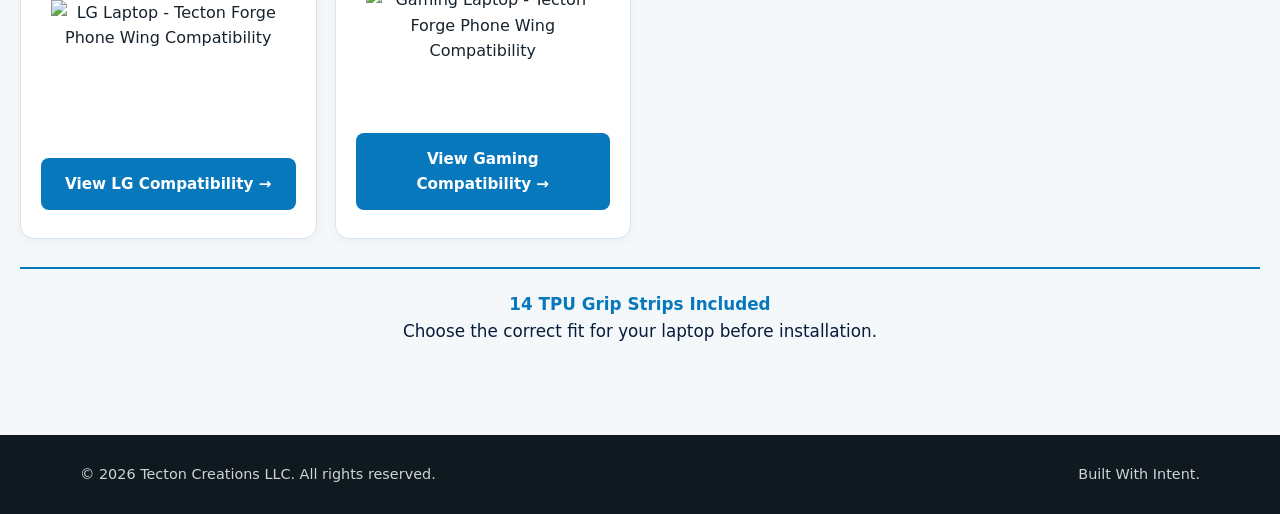
==== commit 2f39c4d7: "Fixed Dell Grip Strips" ====
--- a/forge/index.html
+++ b/forge/index.html
@@ -32,7 +32,7 @@
         </div>
         <p id="finder-count" class="finder-count"></p>
         <div class="finder-combo">
-          <input id="laptop-search" type="search" role="combobox" aria-autocomplete="list" aria-expanded="false" aria-controls="laptop-results" aria-describedby="finder-count finder-status" autocomplete="off" placeholder="Try MacBook Air, XPS 13, or Legion" spellcheck="false">
+          <input id="laptop-search" type="search" role="combobox" aria-autocomplete="list" aria-expanded="false" aria-controls="laptop-results" aria-describedby="finder-count finder-status" autocomplete="off" placeholder="Try MacBook Air, XPS, or Legion" spellcheck="false">
           <div id="laptop-results" class="finder-list" role="listbox" hidden></div>
         </div>
         <button type="button" class="fit-groups-link" data-fit-groups-open aria-expanded="false" aria-controls="finder-groups">See grip strip groups, thinnest to thickest</button>
@@ -219,7 +219,7 @@
         </select>
       </label>
       <label for="fit-laptop">Laptop model
-        <input id="fit-laptop" name="laptop" type="text" autocomplete="off" required placeholder="Example: Dell XPS 13 9340">
+        <input id="fit-laptop" name="laptop" type="text" autocomplete="off" required placeholder="Example: Dell XPS 13.4\"">
       </label>
       <p class="fit-error" data-fit-error role="alert" hidden></p>
       <div class="fit-actions">
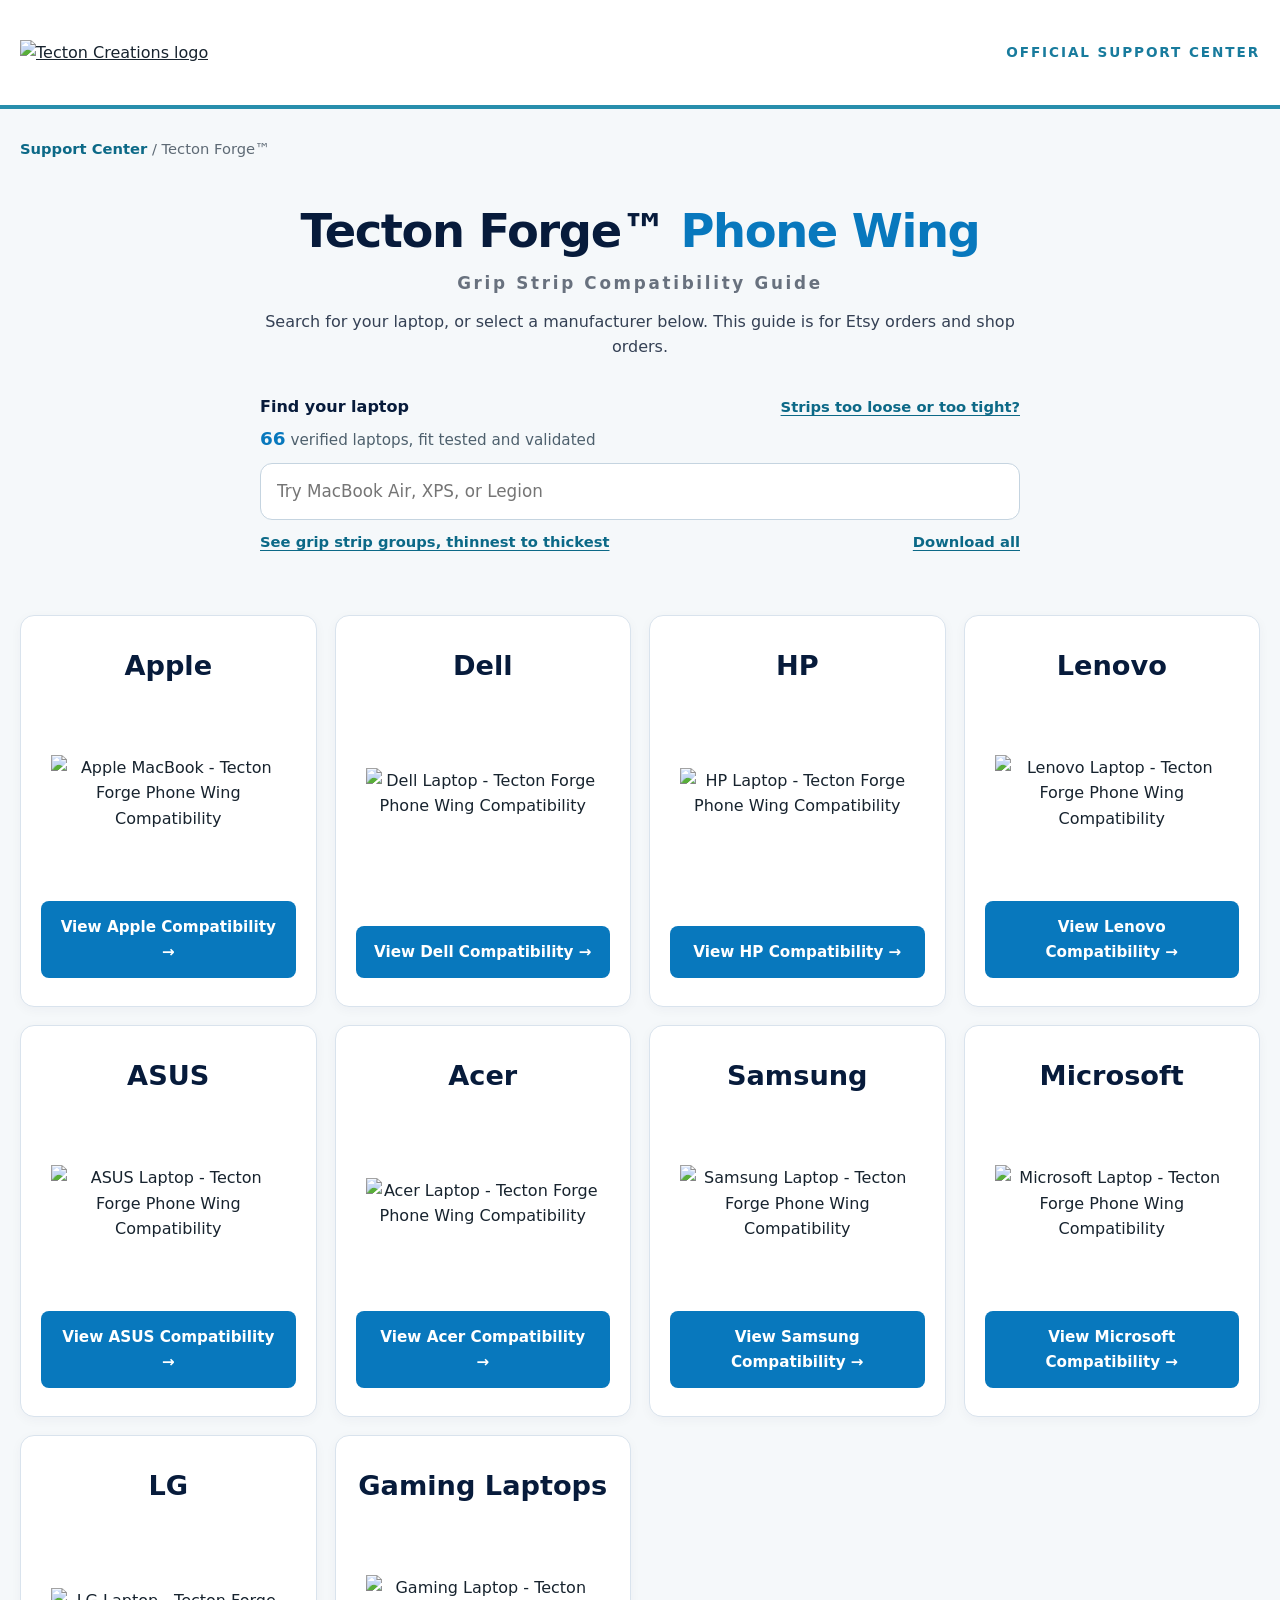
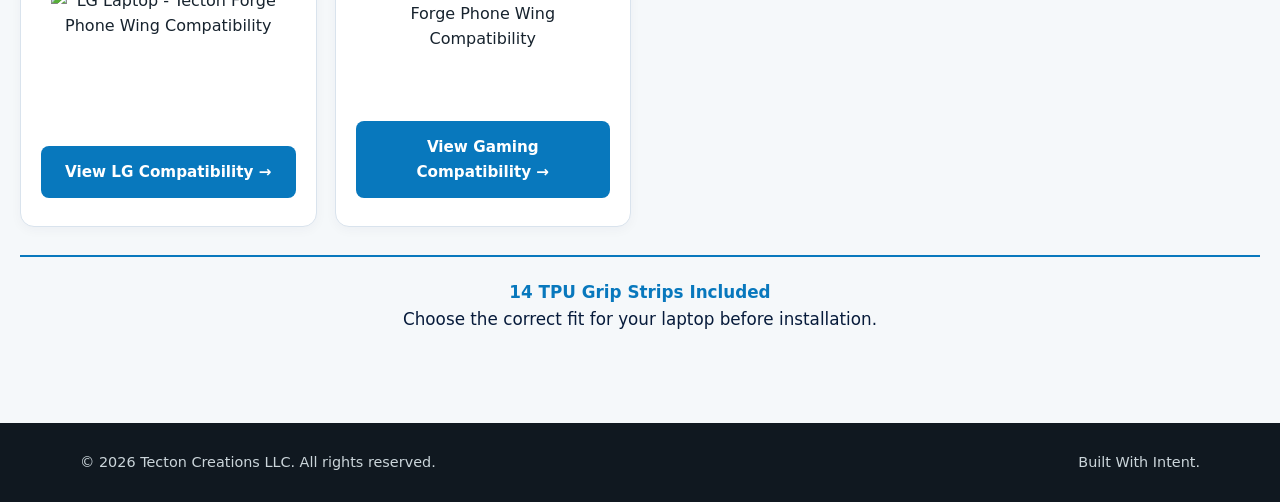
==== commit 8ee1a675: "Download for PDF" ====
--- a/forge/index.html
+++ b/forge/index.html
@@ -35,7 +35,10 @@
           <input id="laptop-search" type="search" role="combobox" aria-autocomplete="list" aria-expanded="false" aria-controls="laptop-results" aria-describedby="finder-count finder-status" autocomplete="off" placeholder="Try MacBook Air, XPS, or Legion" spellcheck="false">
           <div id="laptop-results" class="finder-list" role="listbox" hidden></div>
         </div>
-        <button type="button" class="fit-groups-link" data-fit-groups-open aria-expanded="false" aria-controls="finder-groups">See grip strip groups, thinnest to thickest</button>
+        <div class="finder-under">
+          <button type="button" class="fit-groups-link" data-fit-groups-open aria-expanded="false" aria-controls="finder-groups">See grip strip groups, thinnest to thickest</button>
+          <a class="finder-download" data-pdf-download href="https://cdn.shopify.com/s/files/1/0795/7456/5088/files/Tecton_Forge_Laptop_Grip_Strip_Compatibility.pdf?v=1793931401" download="Tecton_Forge_Laptop_Grip_Strip_Compatibility.pdf">Download all</a>
+        </div>
         <div id="finder-groups" class="fit-groups" data-fit-groups hidden>
           <h3>Group 1</h3>
           <ol class="strip-scale" aria-label="Group 1, thinnest to thickest">
--- a/assets/support.css
+++ b/assets/support.css
@@ -69,7 +69,11 @@
 .fit-submit:disabled { opacity:.7; cursor:wait; }
 .fit-honey { position:absolute; left:-9999px; width:1px; height:1px; opacity:0; }
 .fit-groups-link { display:inline-block; margin:0 0 12px; border:0; background:none; padding:0; color:#0c6987; font:inherit; font-size:.92rem; font-weight:700; text-align:left; text-decoration:underline; text-underline-offset:3px; cursor:pointer; }
-.finder .fit-groups-link { margin-top:10px; }
+.finder-under { display:flex; align-items:baseline; justify-content:space-between; flex-wrap:wrap; gap:8px 16px; margin-top:10px; }
+.finder-under .fit-groups-link { margin:0; }
+.finder-download { margin-left:auto; flex-shrink:0; color:#0c6987; font-size:.92rem; font-weight:700; text-align:right; text-decoration:underline; text-underline-offset:3px; white-space:nowrap; }
+.finder-download:hover { color:#071b3b; }
+.finder-download:focus-visible { outline:3px solid #167fa6; outline-offset:3px; }
 .fit-groups-link:hover { color:#071b3b; }
 .fit-groups-link:focus-visible { outline:3px solid #167fa6; outline-offset:3px; }
 .fit-groups { margin:0 0 14px; padding:12px; background:#f5f8fb; border-radius:12px; }
